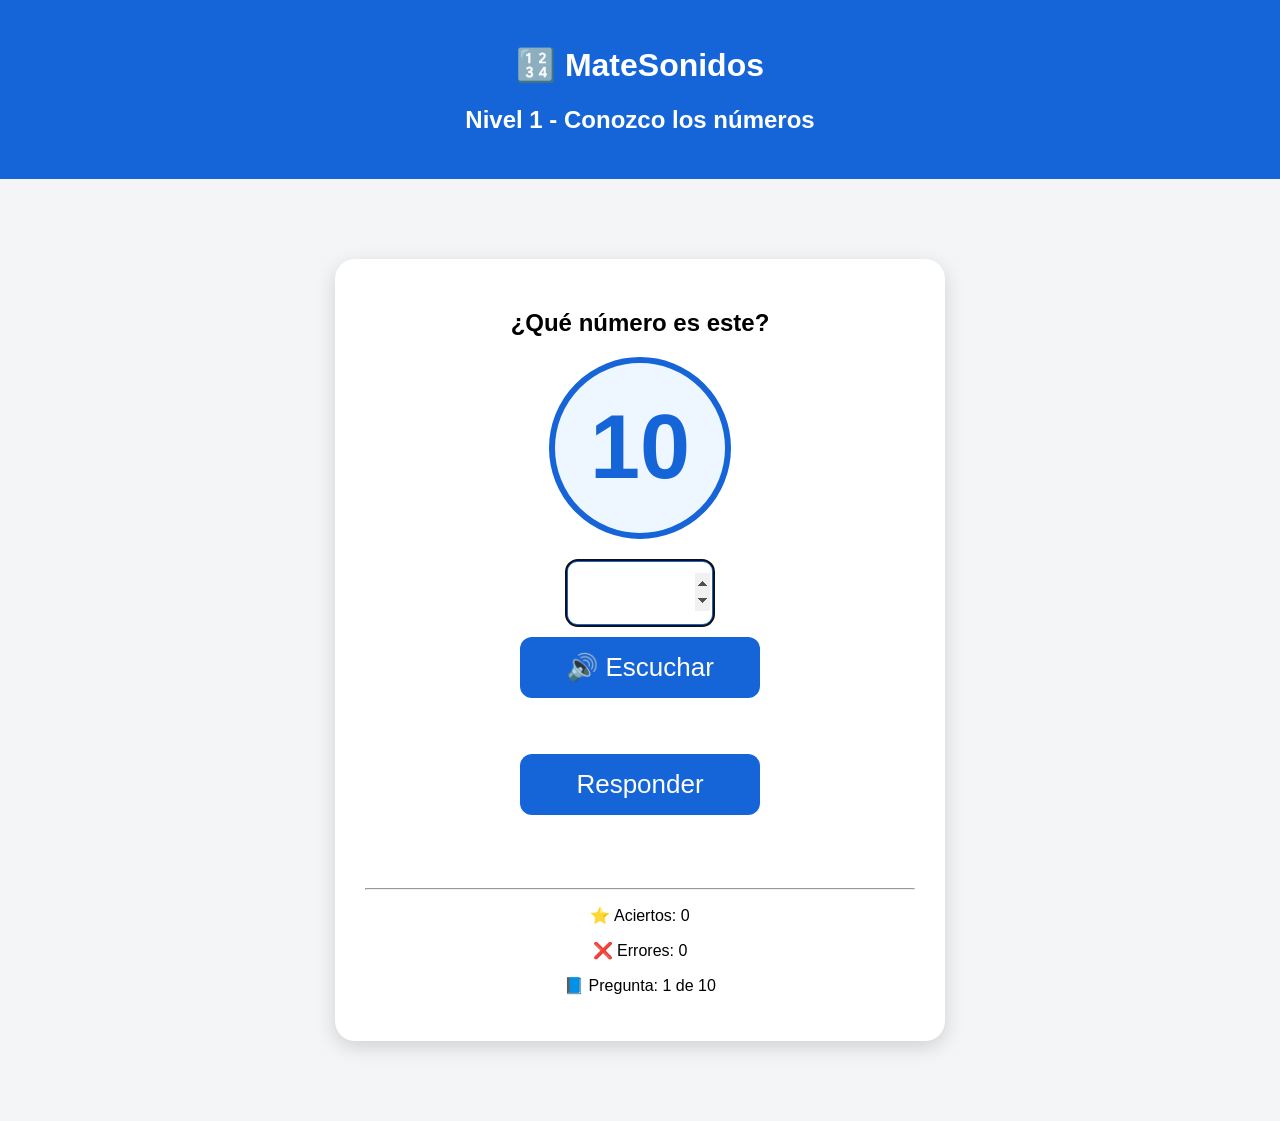
==== numeros.html @ 5d3178a7 "Versión 1.1 - Reorganización del proyecto Se separó el CSS y el JavaScript en archivos independiente" ====
<!DOCTYPE html>
<html lang="es">
<head>
<meta charset="UTF-8">
<meta name="viewport" content="width=device-width, initial-scale=1.0">

<title>MateSonidos - Números</title>



</head>
<link rel="stylesheet" href="css/estilos.css">

<body>

<header>

<h1>🔢 MateSonidos</h1>

<h2>Nivel 1 - Conozco los números</h2>

</header>

<main>
<div class="tarjeta">
<h2>¿Qué número es este?</h2>

<div class="circulo">

    <h1 id="numero"></h1>

</div>
<input
id="respuesta"
type="number"
autocomplete="off">

<br>

<button onclick="hablar('¿Qué número es este? ' + numeroCorrecto)">
🔊 Escuchar
</button>

<br><br>

<button onclick="corregir()">
Responder
</button>

<div id="resultado"></div>
<hr>

<p id="aciertos">⭐ Aciertos: 0</p>

<p id="errores">❌ Errores: 0</p>
<p id="pregunta">📘 Pregunta: 1 de 10</p>
</div>
</main>

<script src="js/numeros.js"></script>

</body>
</html>
---- css/estilos.css ----
.tarjeta{
    max-width:550px;
    margin:40px auto;
    padding:30px;
    background:white;
    border-radius:20px;
    box-shadow:0 6px 20px rgba(0,0,0,0.15);
    text-align:center;
}
body{
    font-family:Arial, Helvetica, sans-serif;
    background:#f3f5f7;
    margin:0;
    text-align:center;
}

header{
    background:#1565d8;
    color:white;
    padding:25px;
}

main{
    padding:40px;
}

#numero{
    font-size:90px;
    font-weight:bold;
    color:#1565d8;
    margin:20px 0;
}


input{
    width:140px;
    height:60px;
    font-size:34px;
    text-align:center;
    border:3px solid #1565d8;
    border-radius:12px;
}

button{
    width:240px;
    padding:15px;
    margin:10px auto;
    display:block;
    font-size:26px;
    background:#1565d8;
    color:white;
    border:none;
    border-radius:12px;
    cursor:pointer;
    transition:0.2s;
}

button:hover{
    background:#0d47a1;
    transform:scale(1.03);
}
#resultado{
    margin-top:25px;
    font-size:30px;
    font-weight:bold;
    min-height:40px;
}
.circulo{
    width:170px;
    height:170px;
    border:6px solid #1565d8;
    border-radius:50%;
    display:flex;
    justify-content:center;
    align-items:center;
    margin:20px auto;
}
.circulo{
    width:170px;
    height:170px;
    background:#eef6ff;
    border:6px solid #1565d8;
    border-radius:50%;
    display:flex;
    justify-content:center;
    align-items:center;
    margin:20px auto;
    animation: aparecer .3s;
}

@keyframes aparecer{

    from{
        transform:scale(0.8);
        opacity:0;
    }

    to{
        transform:scale(1);
        opacity:1;
    }

}
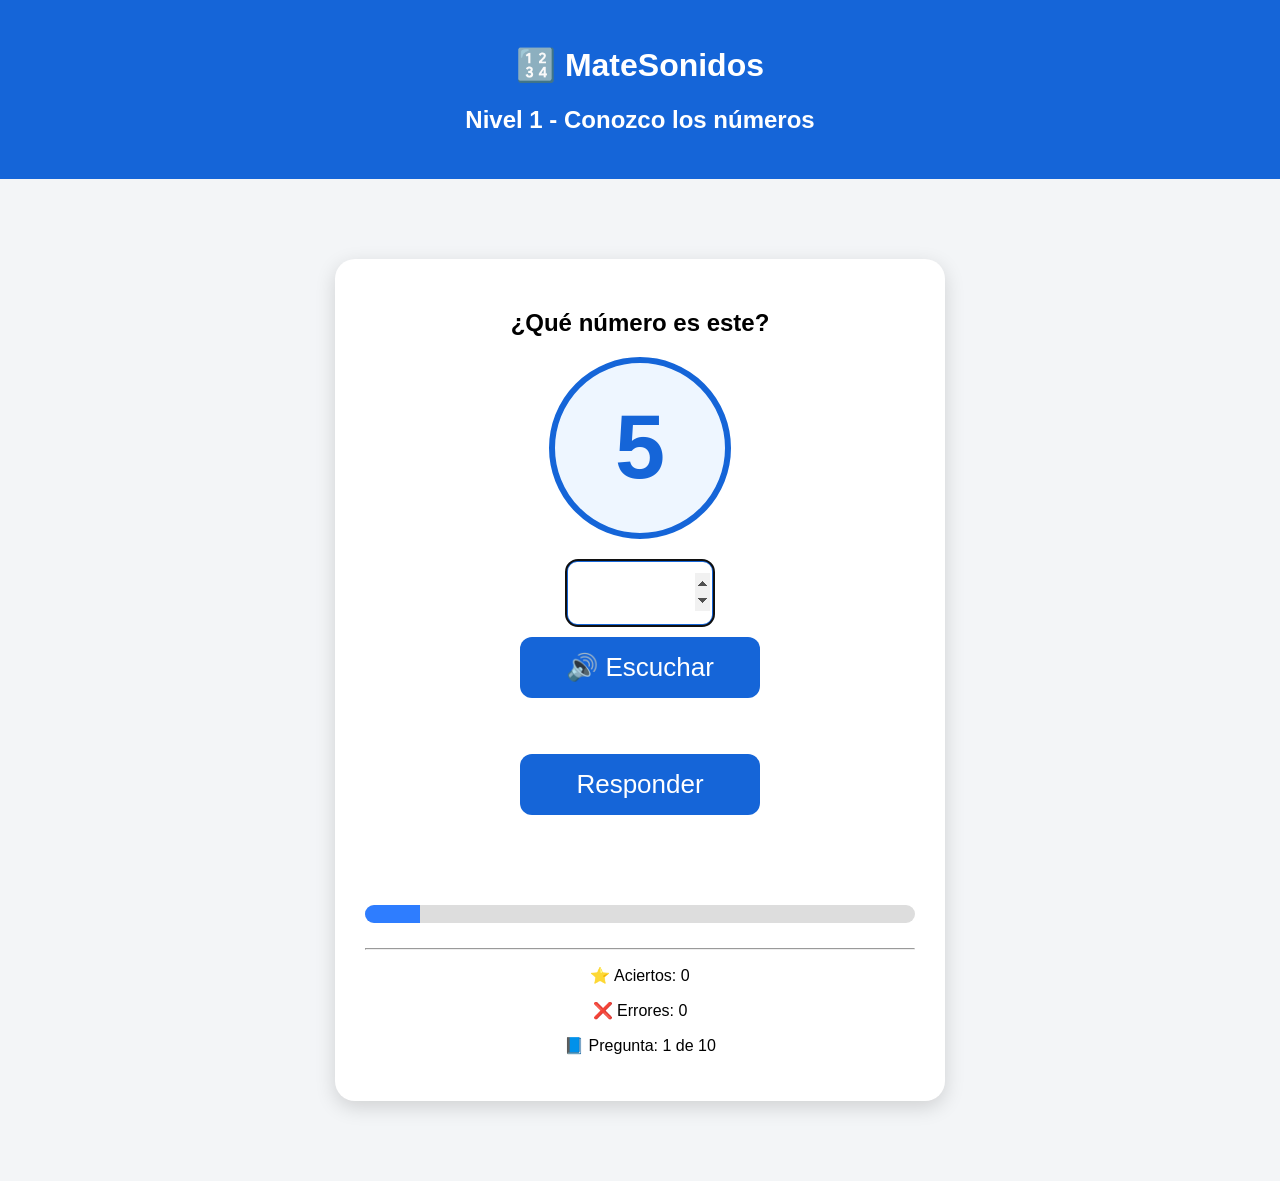
==== commit 14271274: "Versión 1.2 - Pantalla de inicio y barra de progreso" ====
--- a/numeros.html
+++ b/numeros.html
@@ -48,6 +48,9 @@
 </button>
 
 <div id="resultado"></div>
+<div class="progreso">
+    <div id="barra"></div>
+</div>
 <hr>
 
 <p id="aciertos">⭐ Aciertos: 0</p>
--- a/css/estilos.css
+++ b/css/estilos.css
@@ -102,3 +102,22 @@
     }
 
 }
+.progreso{
+
+    width:100%;
+    height:18px;
+    background:#ddd;
+    border-radius:20px;
+    overflow:hidden;
+    margin:25px 0;
+
+}
+
+#barra{
+
+    width:10%;
+    height:100%;
+    background:#2e7dff;
+    transition:width .4s;
+
+}
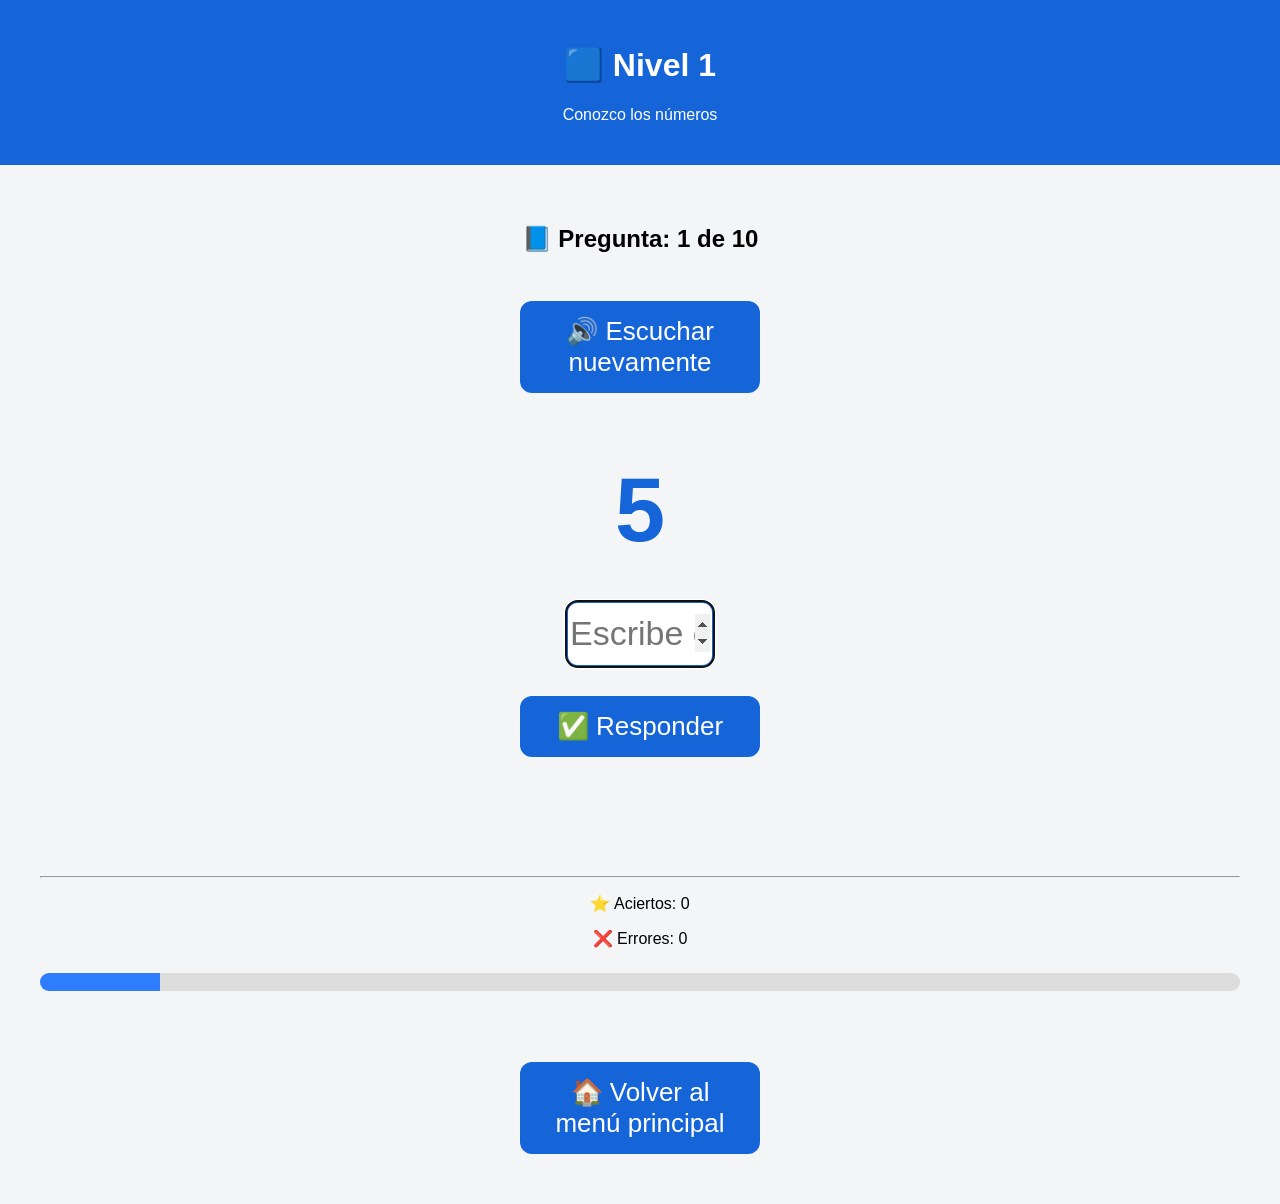
==== commit 42f6b1f4: "v1.3 - Menú accesible y botón volver al inicio" ====
--- a/numeros.html
+++ b/numeros.html
@@ -1,66 +1,92 @@
 <!DOCTYPE html>
 <html lang="es">
+
 <head>
-<meta charset="UTF-8">
-<meta name="viewport" content="width=device-width, initial-scale=1.0">
 
-<title>MateSonidos - Números</title>
+    <meta charset="UTF-8">
 
+    <meta name="viewport" content="width=device-width, initial-scale=1.0">
 
+    <title>MateSonidos - Nivel 1</title>
+
+    <link rel="stylesheet" href="css/estilos.css">
 
 </head>
-<link rel="stylesheet" href="css/estilos.css">
 
 <body>
 
 <header>
 
-<h1>🔢 MateSonidos</h1>
+    <h1>🟦 Nivel 1</h1>
 
-<h2>Nivel 1 - Conozco los números</h2>
+    <p>Conozco los números</p>
 
 </header>
 
 <main>
-<div class="tarjeta">
-<h2>¿Qué número es este?</h2>
 
-<div class="circulo">
+    <div class="juego">
 
-    <h1 id="numero"></h1>
+        <h2 id="pregunta">
+            📘 Pregunta 1 de 10
+        </h2>
 
-</div>
-<input
-id="respuesta"
-type="number"
-autocomplete="off">
+        <br>
 
-<br>
+        <button onclick="repetir()">
+            🔊 Escuchar nuevamente
+        </button>
 
-<button onclick="hablar('¿Qué número es este? ' + numeroCorrecto)">
-🔊 Escuchar
-</button>
+        <br><br>
 
-<br><br>
+        <div id="numero" class="numeroGrande"></div>
 
-<button onclick="corregir()">
-Responder
-</button>
+        <br>
 
-<div id="resultado"></div>
-<div class="progreso">
-    <div id="barra"></div>
-</div>
-<hr>
+        <input
+            type="number"
+            id="respuesta"
+            placeholder="Escribe el número">
 
-<p id="aciertos">⭐ Aciertos: 0</p>
+        <br><br>
 
-<p id="errores">❌ Errores: 0</p>
-<p id="pregunta">📘 Pregunta: 1 de 10</p>
-</div>
+        <button onclick="comprobar()">
+            ✅ Responder
+        </button>
+
+        <br><br>
+
+        <div id="resultado"></div>
+
+        <hr>
+
+        <p id="aciertos">
+            ⭐ Aciertos: 0
+        </p>
+
+        <p id="errores">
+            ❌ Errores: 0
+        </p>
+
+        <div class="progreso">
+
+            <div id="barra"></div>
+
+        </div>
+
+        <br><br>
+
+        <button onclick="volverMenu()">
+            🏠 Volver al menú principal
+        </button>
+
+    </div>
+
 </main>
 
+<script src="js/guardar.js"></script>
 <script src="js/numeros.js"></script>
 
 </body>
+
 </html>
--- a/css/estilos.css
+++ b/css/estilos.css
@@ -120,4 +120,114 @@
     background:#2e7dff;
     transition:width .4s;
 
+}
+#secuencia{
+
+    display:flex;
+    justify-content:center;
+    gap:20px;
+    margin:30px 0;
+
+}
+
+.tarjetaNumero{
+
+    width:80px;
+    height:80px;
+
+    border:3px solid #2563eb;
+    border-radius:18px;
+
+    display:flex;
+    justify-content:center;
+    align-items:center;
+
+    font-size:40px;
+    font-weight:bold;
+
+    background:white;
+
+}
+#respuestaTarjetas{
+
+    display:flex;
+    justify-content:center;
+    gap:20px;
+    margin-top:35px;
+
+}
+
+.casilla{
+
+    width:80px;
+    height:80px;
+
+    border:3px dashed #999;
+
+    border-radius:18px;
+
+    background:#f8f8f8;
+
+}
+.tarjetaNumero.activa{
+
+    border:4px solid orange;
+
+    transform:scale(1.1);
+
+    transition:0.2s;
+
+}
+/* ==========================
+   Menú accesible
+========================== */
+
+#menuPrincipal{
+
+    display:flex;
+    flex-direction:column;
+    gap:18px;
+
+    margin-top:30px;
+
+}
+
+#menuPrincipal button{
+
+    width:100%;
+
+    font-size:1.2rem;
+
+    padding:18px;
+
+    border:none;
+
+    border-radius:12px;
+
+    cursor:pointer;
+
+    transition:.2s;
+
+}
+
+.menuActivo{
+
+    outline:4px solid #ff9800;
+
+    transform:scale(1.03);
+
+    box-shadow:0 0 15px rgba(255,152,0,.5);
+
+}
+
+.ayudaTeclado{
+
+    margin-top:35px;
+
+    text-align:center;
+
+    font-size:.95rem;
+
+    color:#666;
+
 }
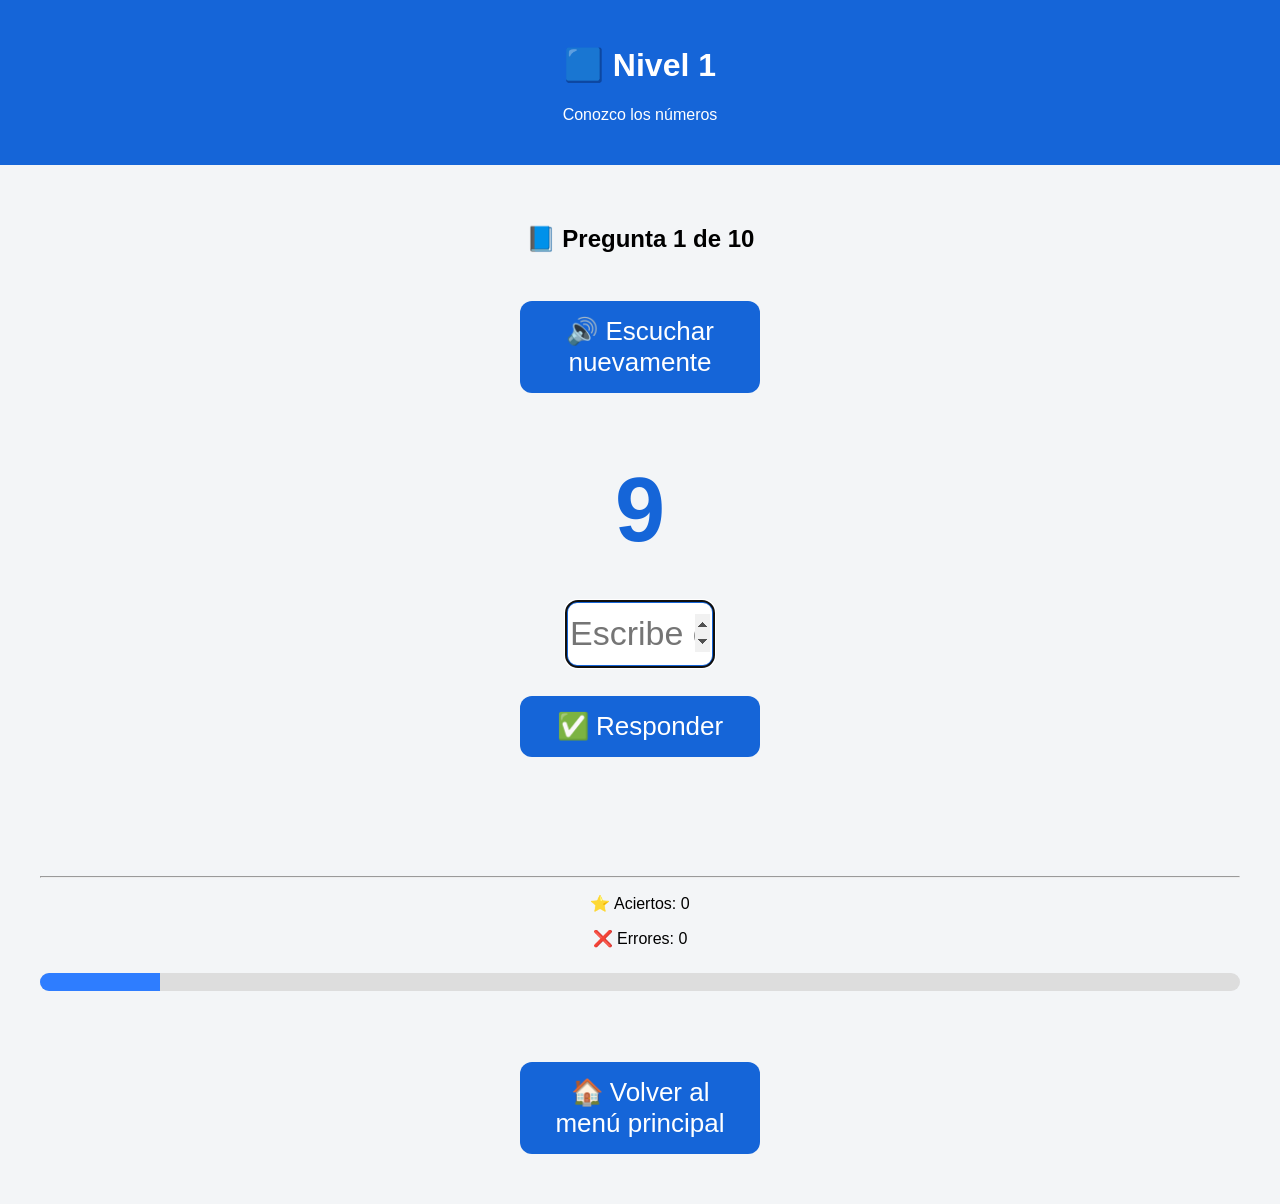
==== commit b7f4ed68: "v1.4 - Correcciones Nivel 1" ====
--- a/numeros.html
+++ b/numeros.html
@@ -50,7 +50,7 @@
 
         <br><br>
 
-        <button onclick="comprobar()">
+        <button onclick="corregir()">
             ✅ Responder
         </button>
 
@@ -69,9 +69,7 @@
         </p>
 
         <div class="progreso">
-
             <div id="barra"></div>
-
         </div>
 
         <br><br>
